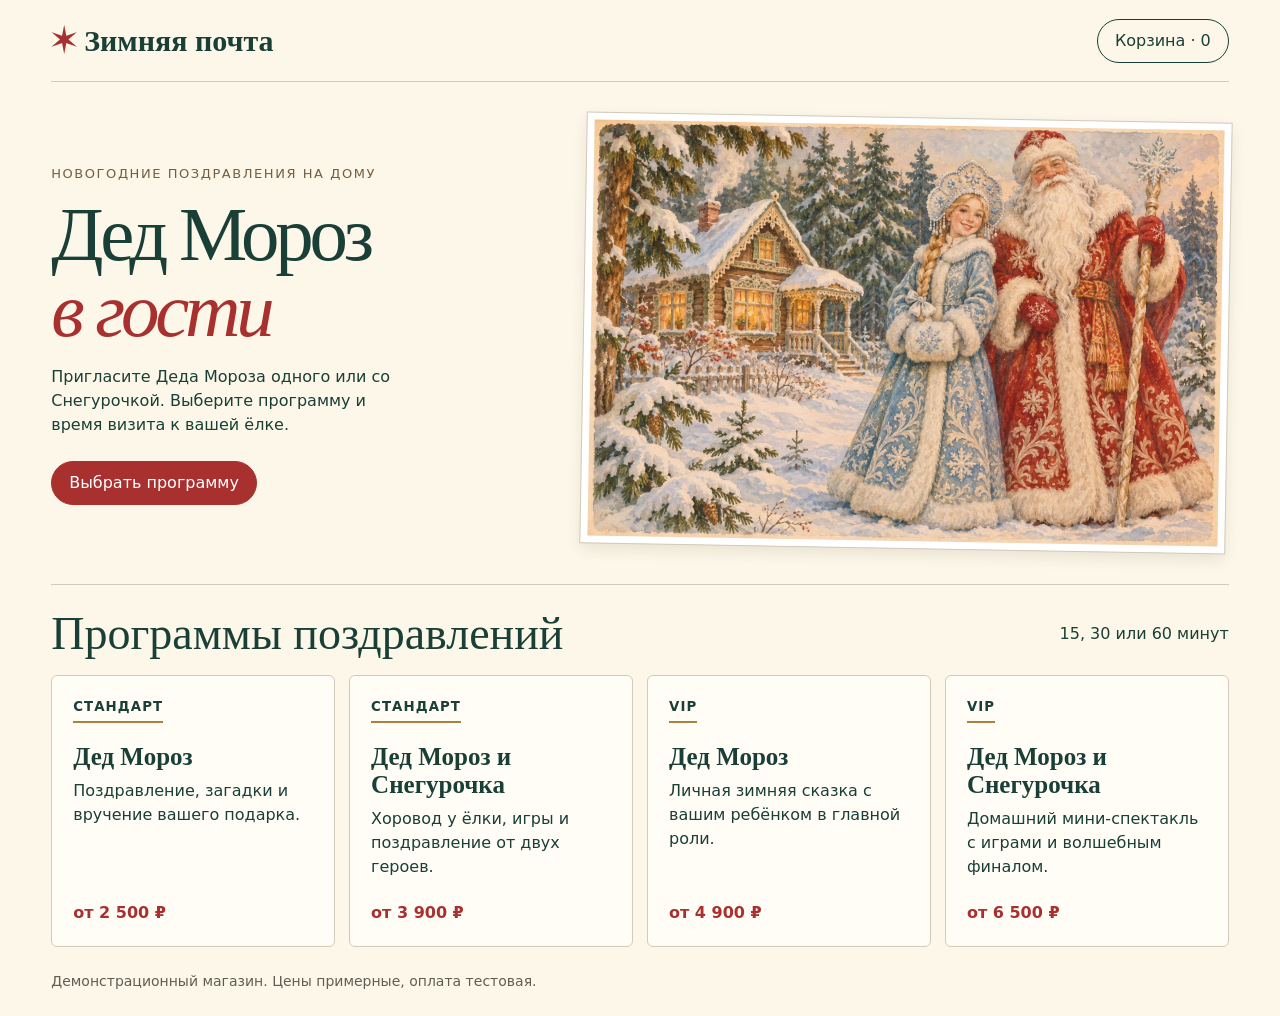
==== index.html @ 12990eb6 "Add interactive winter visit booking demo" ====
<!doctype html>
<html lang="ru"><head><meta charset="utf-8"><meta name="viewport" content="width=device-width,initial-scale=1"><title>Зимняя почта · Поздравления на дому</title>
<style>
:root{--ink:#193f36;--red:#a83130;--paper:#fcf7e9;--line:#d3cabb}*{box-sizing:border-box}body{margin:0;background:var(--paper);color:var(--ink);font:16px/1.5 system-ui,sans-serif}header,main,footer{width:min(1180px,92%);margin:auto}header,.section-head,.between{display:flex;align-items:center;justify-content:space-between;gap:12px}header{padding:18px 0;border-bottom:1px solid var(--line)}.brand,h1,h2,h3{font-family:Georgia,serif}.brand{font-size:clamp(21px,3vw,30px);font-weight:bold}.brand b{color:var(--red);margin-right:8px}button,.cta{font:inherit;cursor:pointer;border:1px solid var(--ink);border-radius:24px;padding:9px 17px;background:transparent;color:var(--ink)}button:hover,.cta:hover{background:#e4e8d8}button:focus-visible,a:focus-visible,select:focus-visible,input:focus-visible{outline:3px solid #b46221;outline-offset:3px}.hero{display:grid;grid-template-columns:0.86fr 1.14fr;align-items:center;gap:4%;padding:36px 0}.hero img{display:block;width:100%;aspect-ratio:1.5;object-fit:cover;border:7px solid white;outline:1px solid var(--line);transform:rotate(1deg);box-shadow:0 6px 15px #4b36191c}.hero p{max-width:34ch;margin:15px 0 24px}.eyebrow{letter-spacing:.12em;text-transform:uppercase;font-size:13px;color:#735e43}h1{font-size:clamp(44px,6vw,86px);font-weight:normal;line-height:1;letter-spacing:-.055em;margin:12px 0}h1 em{color:var(--red)}.cta{display:inline-block;text-decoration:none}.primary,.cta{background:var(--red);color:white;border-color:var(--red)}.primary:hover,.cta:hover{background:#852526}.section-head{border-top:1px solid var(--line);padding:24px 0 16px}h2{font-size:clamp(30px,4vw,46px);line-height:1.1;margin:0;font-weight:normal}.cards{display:grid;grid-template-columns:repeat(4,1fr);gap:14px}.card{display:flex;flex-direction:column;text-align:left;border:1px solid var(--line);padding:21px;border-radius:6px;background:#fffdf6;color:var(--ink)}.card:hover{background:#f1eddc}.card small{align-self:flex-start;border-bottom:2px solid #ab813e;padding-bottom:4px;font-weight:700;letter-spacing:.08em;text-transform:uppercase}.card h3{font-size:25px;line-height:1.12;margin:20px 0 8px}.card p{margin:0 0 22px}.card strong{margin-top:auto;color:var(--red)}footer{padding:24px 0;color:#605d54;font-size:14px}dialog{background:var(--paper);color:var(--ink);border:0;border-radius:12px;box-shadow:0 16px 75px #193f3640;width:min(510px,94vw);max-height:90vh;padding:24px}dialog::backdrop{background:#102e29ab}dialog h2{font-size:30px}dialog h3{font-size:24px;margin:14px 0}.fields{display:grid;grid-template-columns:1fr 1fr;gap:12px}label{display:grid;gap:5px;margin:14px 0}input,select{min-width:0;width:100%;font:inherit;border:1px solid #aaa797;padding:10px;background:white;color:var(--ink);border-radius:5px}.full{width:100%;margin-top:12px}.item{border-bottom:1px solid var(--line);padding:12px 0}.item p{margin:3px 0 10px}.muted{color:#625f54}.stamp{font-size:22px}.total{font-size:20px;font-weight:bold}.close{padding:6px 12px}.item button{padding:4px 12px}button[hidden]{display:none}@media(max-width:900px){.cards{grid-template-columns:repeat(2,1fr)}}@media(max-width:650px){.hero{grid-template-columns:1fr;gap:22px;padding:25px 0}.hero img{max-height:280px}.cards{grid-template-columns:1fr}.card{padding:17px}.card h3{margin:10px 0 4px}.card p{margin-bottom:8px}.section-head{display:block}.fields{grid-template-columns:1fr 1fr}dialog{padding:18px}}
</style></head><body>
<header><div class="brand"><b aria-hidden="true">✶</b>Зимняя почта</div><button id="basketButton">Корзина · <span id="count">0</span></button></header>
<main><section class="hero"><div><span class="eyebrow">Новогодние поздравления на дому</span><h1>Дед Мороз<br><em>в гости</em></h1><p>Пригласите Деда Мороза одного или со Снегурочкой. Выберите программу и время визита к вашей ёлке.</p><a class="cta" href="#catalog">Выбрать программу</a></div><img src="[data-uri]" alt="Дед Мороз и Снегурочка у заснеженного дома"></section>
<section id="catalog"><div class="section-head"><h2>Программы поздравлений</h2><span>15, 30 или 60 минут</span></div><div class="cards" id="cards"></div></section></main>
<footer>Демонстрационный магазин. Цены примерные, оплата тестовая.</footer>
<dialog id="panel" aria-labelledby="heading"><div class="between"><h2 id="heading"></h2><button class="close" id="close" aria-label="Закрыть окно">Закрыть</button></div><div id="content"></div></dialog>
<script>
const programs=[
 {name:'Дед Мороз',tier:'Стандарт',rate:2500,description:'Поздравление, загадки и вручение вашего подарка.'},
 {name:'Дед Мороз и Снегурочка',tier:'Стандарт',rate:3900,description:'Хоровод у ёлки, игры и поздравление от двух героев.'},
 {name:'Дед Мороз',tier:'VIP',rate:4900,description:'Личная зимняя сказка с вашим ребёнком в главной роли.'},
 {name:'Дед Мороз и Снегурочка',tier:'VIP',rate:6500,description:'Домашний мини-спектакль с играми и волшебным финалом.'}
];
const el=id=>document.getElementById(id);
const money=n=>new Intl.NumberFormat('ru-RU').format(n)+' ₽';
const dateText=d=>new Date(d+'T12:00').toLocaleDateString('ru-RU',{day:'numeric',month:'long',year:'numeric'});
const today=new Date();
const season=today.getFullYear();
const localDate=d=>[d.getFullYear(),String(d.getMonth()+1).padStart(2,'0'),String(d.getDate()).padStart(2,'0')].join('-');
const first=[localDate(today),season+'-12-01'].sort()[1],last=season+'-12-31';
const panel=el('panel'),content=el('content');
let basket=[];
function price(id,date,minutes){
 const day=Number(date.slice(-2));
 const multiplier=day===31?2:day>=28?1.5:day>=25?1.2:1;
 return Math.round(programs[id].rate*multiplier*({15:1,30:1.6,60:2.5}[minutes]));
}
function show(title,html){el('heading').textContent=title;content.innerHTML=html;if(!panel.open)panel.showModal()}
function displayCount(){el('count').textContent=basket.length}
function selectProgram(id){
 const p=programs[id];
 show(p.name,'<form id="booking"><p>'+p.tier+' · '+p.description+'</p><div class="fields"><label>Дата визита<input type="date" id="date" required></label><label>Начало<select id="time"></select></label></div><label>Длительность<select id="minutes"><option value="15">15 минут</option><option value="30">30 минут</option><option value="60">60 минут</option></select></label><p class="muted">С 25 декабря действует праздничный тариф. 28 и 31 декабря цена повышается.</p><div class="between"><span>Стоимость визита</span><output class="total" id="quote" aria-live="polite"></output></div><button class="primary full">Добавить в корзину</button></form>');
 const date=el('date'),time=el('time'),minutes=el('minutes');
 date.min=first;date.max=last;date.value=[first,season+'-12-25'].sort()[1];
 for(let h=9;h<=21;h++){const t=String(h).padStart(2,'0')+':00';time.add(new Option(t,t,h===15,h===15))}
 function update(){el('quote').textContent=date.validity.valid?money(price(id,date.value,+minutes.value)):'Выберите дату'}
 date.oninput=minutes.onchange=update;update();
 el('booking').onsubmit=e=>{e.preventDefault();basket.push({id,date:date.value,time:time.value,minutes:+minutes.value});displayCount();openBasket()};
}
function openBasket(){
 show('Корзина','<div id="items"></div>');
 if(!basket.length){content.innerHTML='<p>Корзина пока пуста.</p><button id="back">Выбрать программу</button>';el('back').onclick=()=>{panel.close();el('catalog').scrollIntoView()};return}
 let total=0;
 basket.forEach((item,index)=>{
  const p=programs[item.id],sum=price(item.id,item.date,item.minutes);total+=sum;
  const row=document.createElement('div');row.className='item';
  row.innerHTML='<strong>'+p.name+' · '+p.tier+'</strong><p>'+dateText(item.date)+', '+item.time+' · '+item.minutes+' мин</p><div class="between"><b>'+money(sum)+'</b><button type="button">Удалить</button></div>';
  row.querySelector('button').onclick=()=>{basket.splice(index,1);displayCount();openBasket()};el('items').append(row)
 });
 content.insertAdjacentHTML('beforeend','<p class="total">Итого '+money(total)+'</p><button class="primary full" id="checkout">Перейти к тестовой оплате</button>');
 el('checkout').onclick=()=>{show('Тестовая оплата','<p>К оплате <strong>'+money(total)+'</strong>. В демо деньги не списываются, время визита не бронируется.</p><button class="primary full" id="pay">Оплатить в демо</button><button class="full" id="return">Вернуться в корзину</button>');el('return').onclick=openBasket;el('pay').onclick=()=>{basket=[];displayCount();show('Тестовая оплата прошла','<p>Заказ оформлен в демо. Сумма тестового платежа — '+money(total)+'.</p><button class="primary full" id="done">К программам</button>');el('done').onclick=()=>panel.close()}}
}
programs.forEach((p,i)=>{const card=document.createElement('button');card.className='card';card.innerHTML='<small>'+p.tier+'</small><h3>'+p.name+'</h3><p>'+p.description+'</p><strong>от '+money(p.rate)+'</strong>';card.onclick=()=>selectProgram(i);el('cards').append(card)});
el('close').onclick=()=>panel.close();el('basketButton').onclick=openBasket;
</script></body></html>
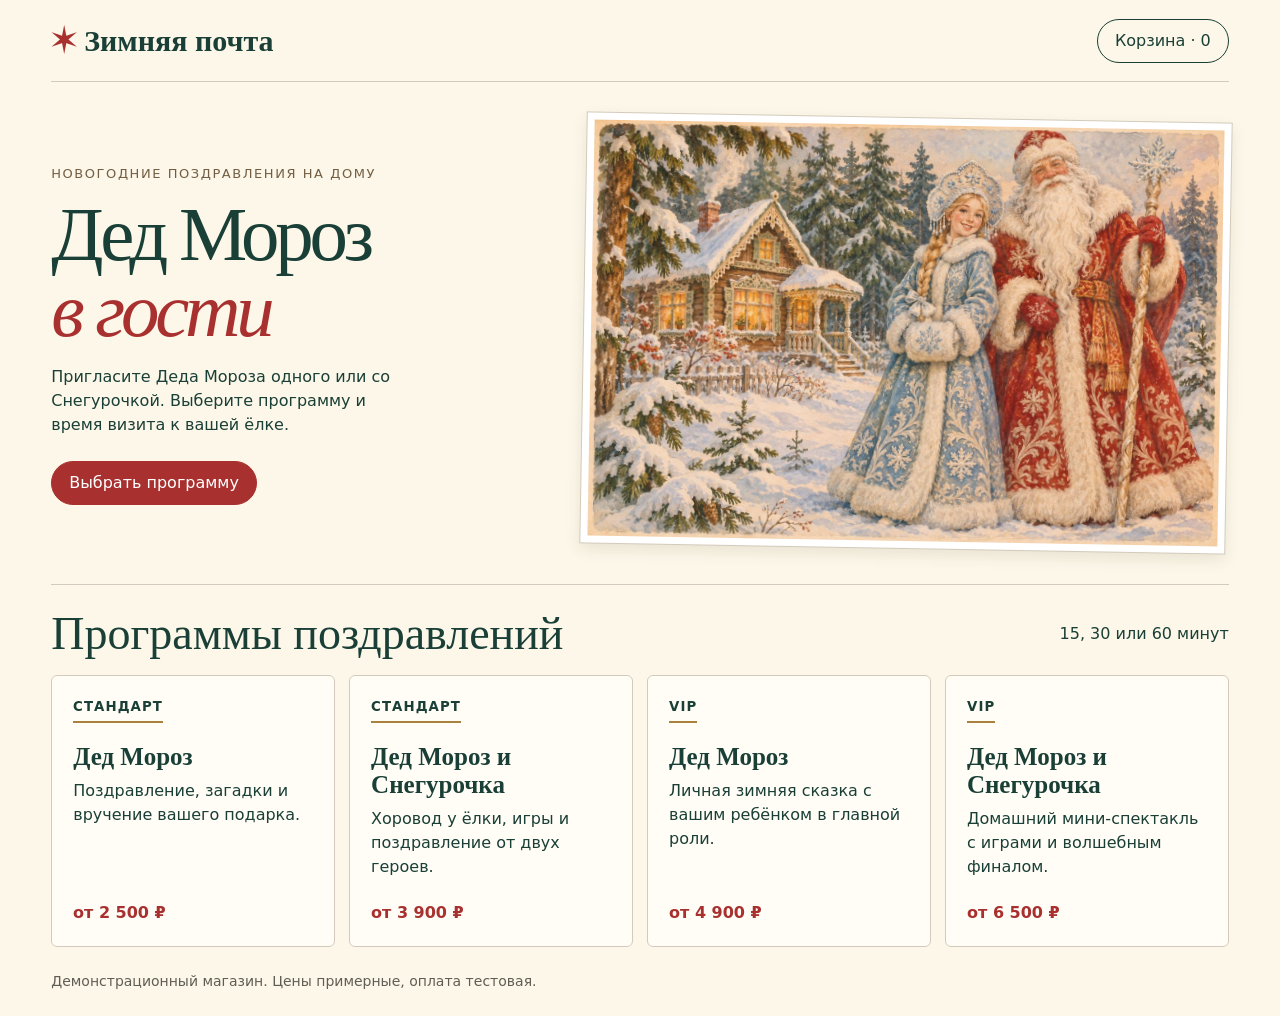
==== commit 2fb1f8ab: "Animate the winter postcard, program cards and booking transitions" ====
--- a/index.html
+++ b/index.html
@@ -2,6 +2,36 @@
 <html lang="ru"><head><meta charset="utf-8"><meta name="viewport" content="width=device-width,initial-scale=1"><title>Зимняя почта · Поздравления на дому</title>
 <style>
 :root{--ink:#193f36;--red:#a83130;--paper:#fcf7e9;--line:#d3cabb}*{box-sizing:border-box}body{margin:0;background:var(--paper);color:var(--ink);font:16px/1.5 system-ui,sans-serif}header,main,footer{width:min(1180px,92%);margin:auto}header,.section-head,.between{display:flex;align-items:center;justify-content:space-between;gap:12px}header{padding:18px 0;border-bottom:1px solid var(--line)}.brand,h1,h2,h3{font-family:Georgia,serif}.brand{font-size:clamp(21px,3vw,30px);font-weight:bold}.brand b{color:var(--red);margin-right:8px}button,.cta{font:inherit;cursor:pointer;border:1px solid var(--ink);border-radius:24px;padding:9px 17px;background:transparent;color:var(--ink)}button:hover,.cta:hover{background:#e4e8d8}button:focus-visible,a:focus-visible,select:focus-visible,input:focus-visible{outline:3px solid #b46221;outline-offset:3px}.hero{display:grid;grid-template-columns:0.86fr 1.14fr;align-items:center;gap:4%;padding:36px 0}.hero img{display:block;width:100%;aspect-ratio:1.5;object-fit:cover;border:7px solid white;outline:1px solid var(--line);transform:rotate(1deg);box-shadow:0 6px 15px #4b36191c}.hero p{max-width:34ch;margin:15px 0 24px}.eyebrow{letter-spacing:.12em;text-transform:uppercase;font-size:13px;color:#735e43}h1{font-size:clamp(44px,6vw,86px);font-weight:normal;line-height:1;letter-spacing:-.055em;margin:12px 0}h1 em{color:var(--red)}.cta{display:inline-block;text-decoration:none}.primary,.cta{background:var(--red);color:white;border-color:var(--red)}.primary:hover,.cta:hover{background:#852526}.section-head{border-top:1px solid var(--line);padding:24px 0 16px}h2{font-size:clamp(30px,4vw,46px);line-height:1.1;margin:0;font-weight:normal}.cards{display:grid;grid-template-columns:repeat(4,1fr);gap:14px}.card{display:flex;flex-direction:column;text-align:left;border:1px solid var(--line);padding:21px;border-radius:6px;background:#fffdf6;color:var(--ink)}.card:hover{background:#f1eddc}.card small{align-self:flex-start;border-bottom:2px solid #ab813e;padding-bottom:4px;font-weight:700;letter-spacing:.08em;text-transform:uppercase}.card h3{font-size:25px;line-height:1.12;margin:20px 0 8px}.card p{margin:0 0 22px}.card strong{margin-top:auto;color:var(--red)}footer{padding:24px 0;color:#605d54;font-size:14px}dialog{background:var(--paper);color:var(--ink);border:0;border-radius:12px;box-shadow:0 16px 75px #193f3640;width:min(510px,94vw);max-height:90vh;padding:24px}dialog::backdrop{background:#102e29ab}dialog h2{font-size:30px}dialog h3{font-size:24px;margin:14px 0}.fields{display:grid;grid-template-columns:1fr 1fr;gap:12px}label{display:grid;gap:5px;margin:14px 0}input,select{min-width:0;width:100%;font:inherit;border:1px solid #aaa797;padding:10px;background:white;color:var(--ink);border-radius:5px}.full{width:100%;margin-top:12px}.item{border-bottom:1px solid var(--line);padding:12px 0}.item p{margin:3px 0 10px}.muted{color:#625f54}.stamp{font-size:22px}.total{font-size:20px;font-weight:bold}.close{padding:6px 12px}.item button{padding:4px 12px}button[hidden]{display:none}@media(max-width:900px){.cards{grid-template-columns:repeat(2,1fr)}}@media(max-width:650px){.hero{grid-template-columns:1fr;gap:22px;padding:25px 0}.hero img{max-height:280px}.cards{grid-template-columns:1fr}.card{padding:17px}.card h3{margin:10px 0 4px}.card p{margin-bottom:8px}.section-head{display:block}.fields{grid-template-columns:1fr 1fr}dialog{padding:18px}}
+@media (prefers-reduced-motion: no-preference) {
+  html { scroll-behavior: smooth }
+  .hero img {
+    transform: perspective(950px) rotateX(var(--pitch, 0deg)) rotateY(var(--yaw, 0deg)) rotateZ(1deg);
+    transition: transform 240ms ease-out, box-shadow 240ms ease-out;
+    animation: postcard-arrival 820ms cubic-bezier(.2,.8,.2,1) backwards;
+  }
+  @keyframes postcard-arrival {
+    from { opacity: 0; transform: perspective(950px) translateY(16px) rotateY(-15deg) rotateZ(-2deg) }
+  }
+  .card {
+    transform-style: preserve-3d;
+    transition: transform 240ms ease-out, box-shadow 240ms, background-color 180ms;
+  }
+  .card h3, .card strong { transform: translateZ(9px) }
+  @media (hover: hover) and (pointer: fine) {
+    .hero img:hover { box-shadow: 0 16px 28px #4b36192b }
+    .card:hover {
+      transform: perspective(720px) translateY(-4px) rotateX(var(--pitch, 0deg)) rotateY(var(--yaw, 0deg));
+      box-shadow: 0 10px 18px #4b36191c;
+    }
+  }
+  .card:active { transform: perspective(720px) rotateX(-3deg) scale(.985) }
+  dialog[open] { animation: unfold 260ms ease-out }
+  dialog[open]::backdrop { animation: dim 220ms ease-out }
+  @keyframes unfold {
+    from { opacity: 0; transform: perspective(800px) translateY(10px) rotateX(-7deg) }
+  }
+  @keyframes dim { from { opacity: 0 } }
+}
 </style></head><body>
 <header><div class="brand"><b aria-hidden="true">✶</b>Зимняя почта</div><button id="basketButton">Корзина · <span id="count">0</span></button></header>
 <main><section class="hero"><div><span class="eyebrow">Новогодние поздравления на дому</span><h1>Дед Мороз<br><em>в гости</em></h1><p>Пригласите Деда Мороза одного или со Снегурочкой. Выберите программу и время визита к вашей ёлке.</p><a class="cta" href="#catalog">Выбрать программу</a></div><img src="[data-uri]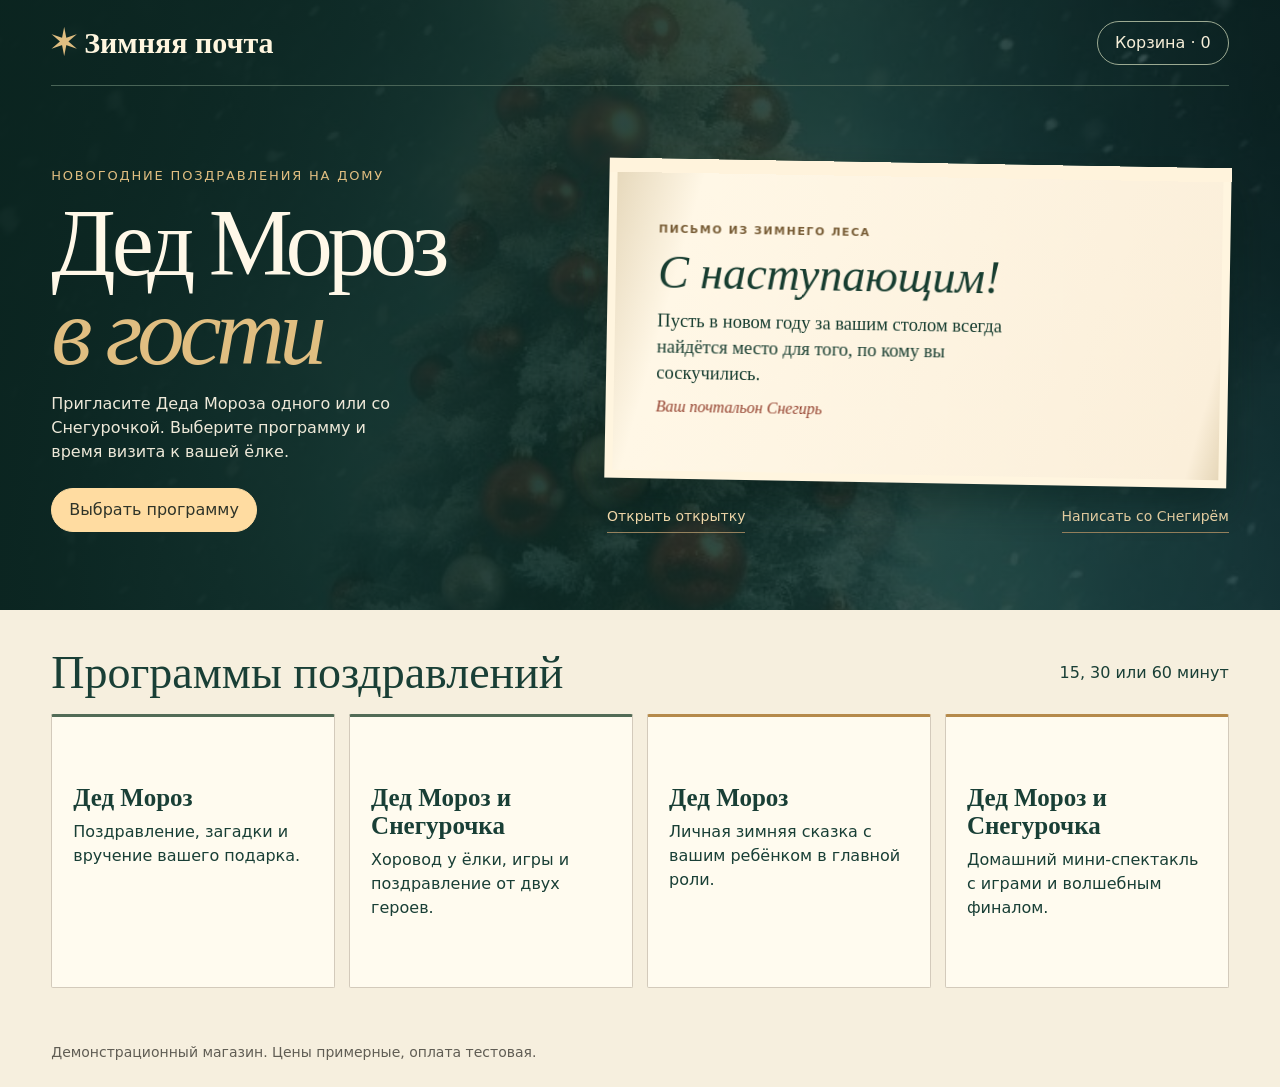
==== commit 9f9bfe23: "Open the winter postcard and compose personal greetings with Snegir" ====
--- a/index.html
+++ b/index.html
@@ -32,9 +32,15 @@
   }
   @keyframes dim { from { opacity: 0 } }
 }
-</style></head><body>
+</style><link rel="stylesheet" href="post.css"></head><body>
 <header><div class="brand"><b aria-hidden="true">✶</b>Зимняя почта</div><button id="basketButton">Корзина · <span id="count">0</span></button></header>
-<main><section class="hero"><div><span class="eyebrow">Новогодние поздравления на дому</span><h1>Дед Мороз<br><em>в гости</em></h1><p>Пригласите Деда Мороза одного или со Снегурочкой. Выберите программу и время визита к вашей ёлке.</p><a class="cta" href="#catalog">Выбрать программу</a></div><img src="[data-uri]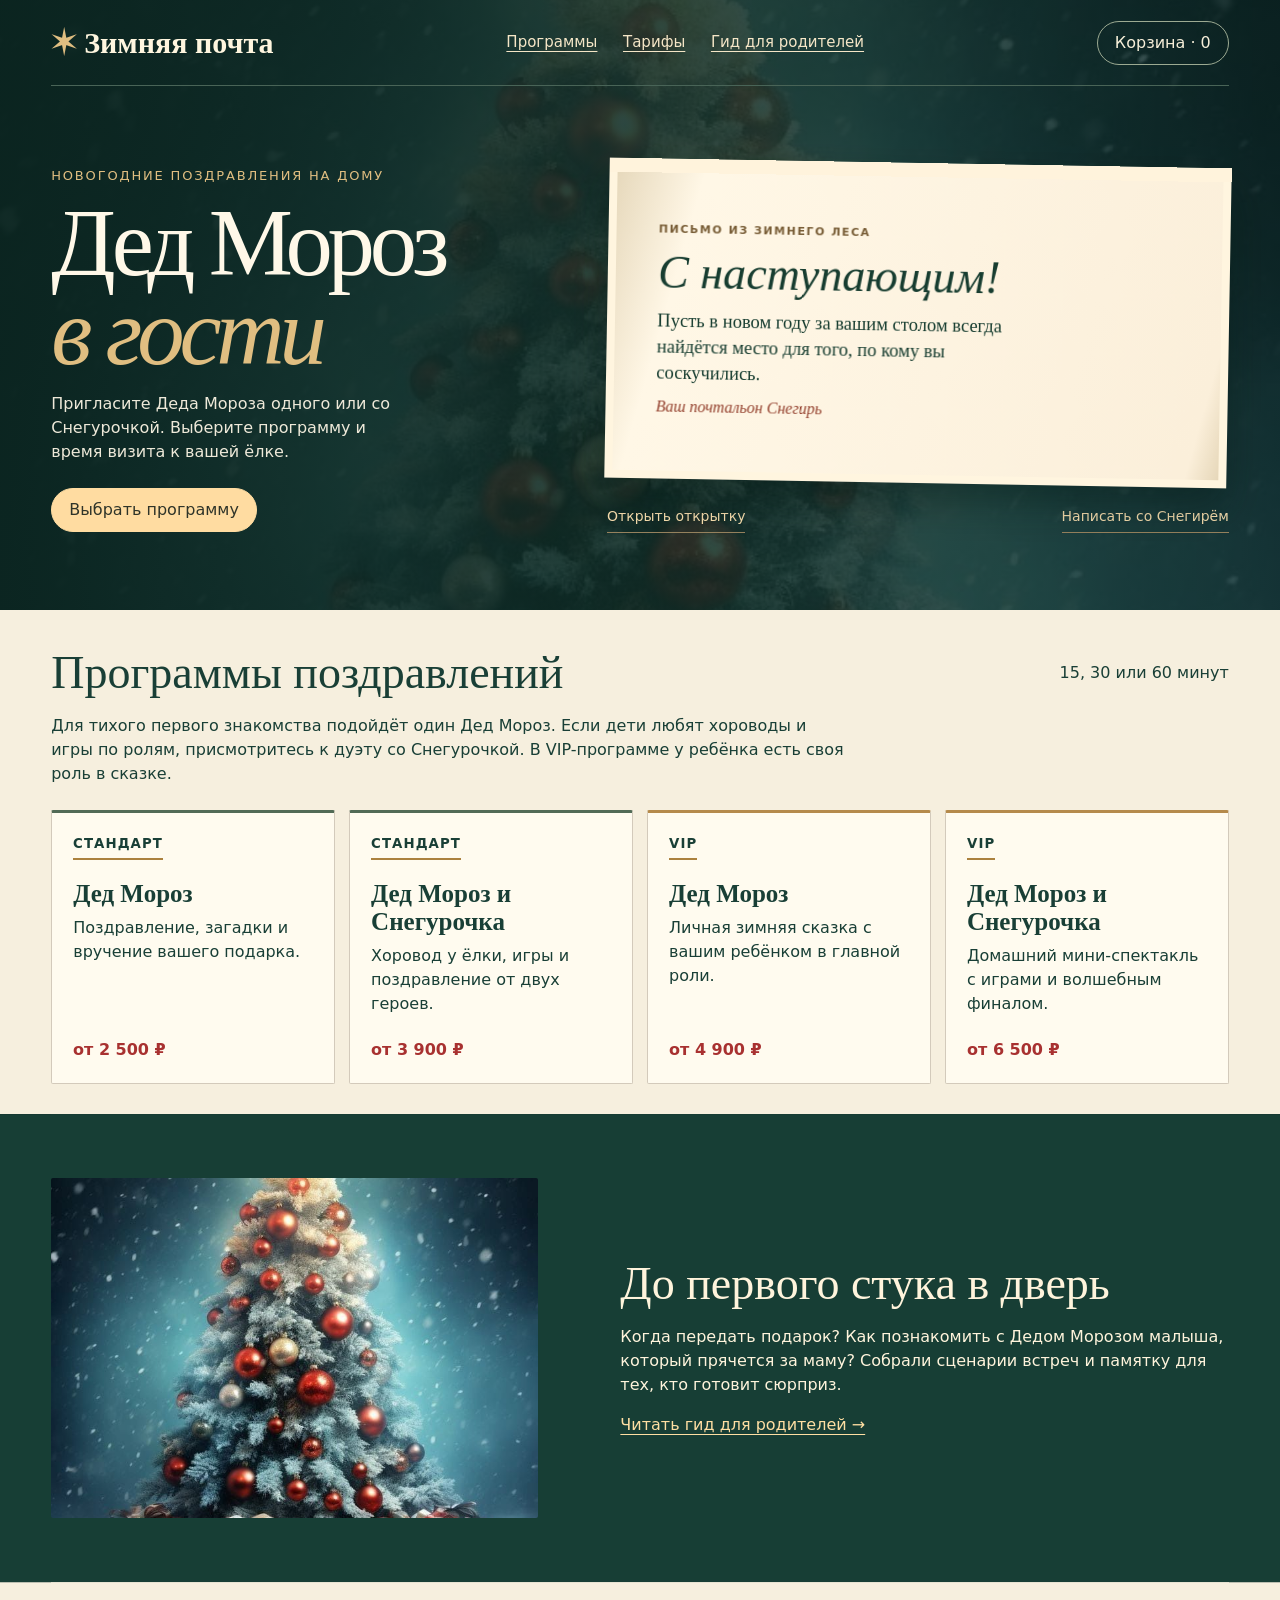
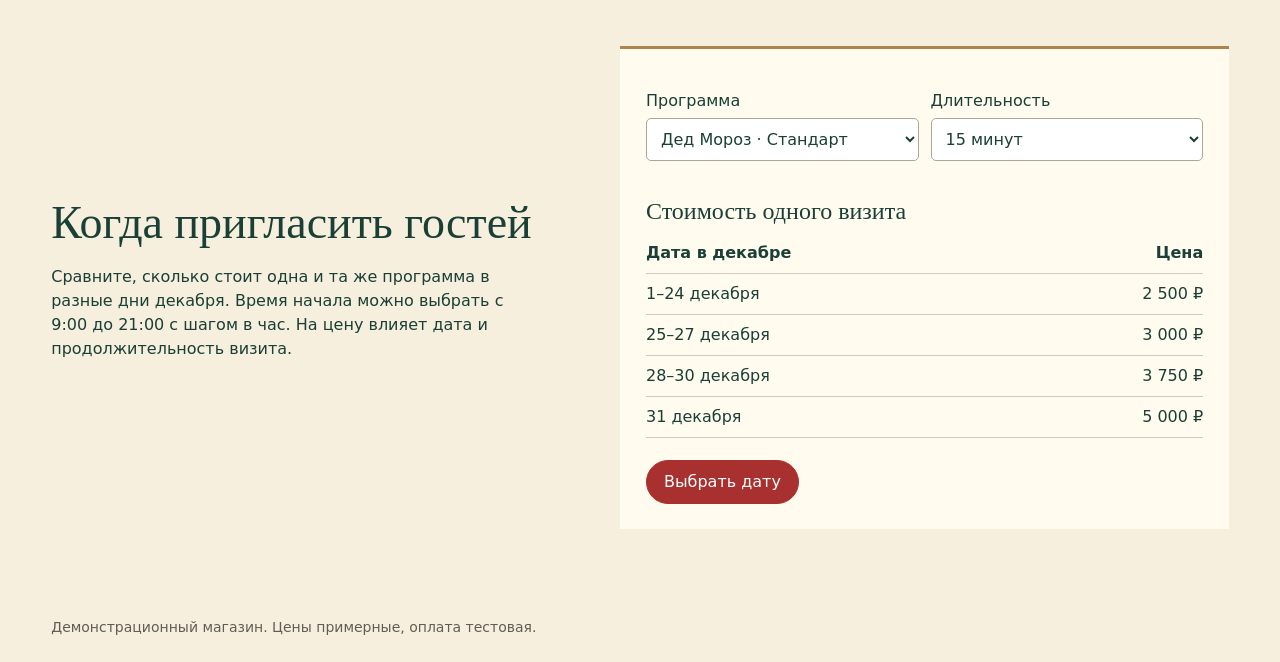
==== commit d8c9719c: "Expand winter visits with a parent guide and seasonal price comparison" ====
--- a/index.html
+++ b/index.html
@@ -33,7 +33,7 @@
   @keyframes dim { from { opacity: 0 } }
 }
 </style><link rel="stylesheet" href="post.css"></head><body>
-<header><div class="brand"><b aria-hidden="true">✶</b>Зимняя почта</div><button id="basketButton">Корзина · <span id="count">0</span></button></header>
+<header><div class="brand"><b aria-hidden="true">✶</b>Зимняя почта</div><nav class="site-nav" aria-label="По сайту"><a href="#catalog">Программы</a><a href="#rates">Тарифы</a><a href="guide.html">Гид для родителей</a></nav><button id="basketButton">Корзина · <span id="count">0</span></button></header>
 <main><section class="hero"><div><span class="eyebrow">Новогодние поздравления на дому</span><h1>Дед Мороз<br><em>в гости</em></h1><p>Пригласите Деда Мороза одного или со Снегурочкой. Выберите программу и время визита к вашей ёлке.</p><a class="cta" href="#catalog">Выбрать программу</a></div><div class="folio">
   <button class="postcard" id="postcard" aria-expanded="false" aria-controls="letter" aria-label="Открыть открытку">
     <span class="inside" id="letter" aria-hidden="true"><span class="letterhead">Письмо из зимнего леса</span><strong>С наступающим!</strong><span id="message">Пусть в новом году за вашим столом всегда найдётся место для того, по кому вы соскучились.</span><i>Ваш почтальон Снегирь</i></span>
@@ -41,7 +41,9 @@
   </button>
   <div class="folio-tools"><button id="turn" aria-controls="letter" aria-expanded="false">Открыть открытку</button><button id="compose">Написать со Снегирём</button></div>
 </div></section>
-<section id="catalog"><div class="section-head"><h2>Программы поздравлений</h2><span>15, 30 или 60 минут</span></div><div class="cards" id="cards"></div></section></main>
+<section id="catalog"><div class="section-head"><h2>Программы поздравлений</h2><span>15, 30 или 60 минут</span></div><p class="catalog-intro">Для тихого первого знакомства подойдёт один Дед Мороз. Если дети любят хороводы и игры по ролям, присмотритесь к дуэту со Снегурочкой. В VIP-программе у ребёнка есть своя роль в сказке.</p><div class="cards" id="cards"></div></section>
+<section class="guide-feature"><img src="assets/winter-forest.jpg" loading="lazy" alt="Заснеженная ёлка с золотой звездой и подарками"><div><h2>До первого стука в дверь</h2><p>Когда передать подарок? Как познакомить с Дедом Морозом малыша, который прячется за маму? Собрали сценарии встреч и памятку для тех, кто готовит сюрприз.</p><a href="guide.html">Читать гид для родителей →</a></div></section>
+<section id="rates" class="rate-section"><div><h2>Когда пригласить гостей</h2><p>Сравните, сколько стоит одна и та же программа в разные дни декабря. Время начала можно выбрать с 9:00 до 21:00 с шагом в час. На цену влияет дата и продолжительность визита.</p></div><div class="rate-sheet"><div class="fields"><label>Программа<select id="rateProgram"></select></label><label>Длительность<select id="rateMinutes"><option value="15">15 минут</option><option value="30">30 минут</option><option value="60">60 минут</option></select></label></div><table><caption>Стоимость одного визита</caption><thead><tr><th scope="col">Дата в декабре</th><th scope="col">Цена</th></tr></thead><tbody id="rateRows"></tbody></table><button class="primary" id="pickRate">Выбрать дату</button></div></section></main>
 <footer>Демонстрационный магазин. Цены примерные, оплата тестовая.</footer>
 <dialog id="panel" aria-labelledby="heading"><div class="between"><h2 id="heading"></h2><button class="close" id="close" aria-label="Закрыть окно">Закрыть</button></div><div id="content"></div></dialog>
 <script>
@@ -80,10 +82,11 @@
   }
 }
 function displayCount(){el('count').textContent=basket.length}
-function selectProgram(id){
+function selectProgram(id, duration=15){
  const p=programs[id];
  show(p.name,'<form id="booking"><p>'+p.tier+' · '+p.description+'</p><div class="fields"><label>Дата визита<input type="date" id="date" required></label><label>Начало<select id="time"></select></label></div><label>Длительность<select id="minutes"><option value="15">15 минут</option><option value="30">30 минут</option><option value="60">60 минут</option></select></label><p class="muted">С 25 декабря действует праздничный тариф. 28 и 31 декабря цена повышается.</p><div class="between"><span>Стоимость визита</span><output class="total" id="quote" aria-live="polite"></output></div><button class="primary full">Добавить в корзину</button></form>');
  const date=el('date'),time=el('time'),minutes=el('minutes');
+ minutes.value=String(duration);
  date.min=first;date.max=last;date.value=[first,season+'-12-25'].sort()[1];
  for(let h=9;h<=21;h++){const t=String(h).padStart(2,'0')+':00';time.add(new Option(t,t,h===15,h===15))}
  function update(){el('quote').textContent=date.validity.valid?money(price(id,date.value,+minutes.value)):'Выберите дату'}
@@ -105,6 +108,22 @@
 }
 programs.forEach((p,i)=>{const card=document.createElement('button');card.className='card';card.innerHTML='<small>'+p.tier+'</small><h3>'+p.name+'</h3><p>'+p.description+'</p><strong>от '+money(p.rate)+'</strong>';card.onclick=()=>selectProgram(i);el('cards').append(card)});
 el('close').onclick=()=>panel.close();el('basketButton').onclick=openBasket;
+programs.forEach((program, index) => {
+  el('rateProgram').add(new Option(program.name + ' · ' + program.tier, index));
+});
+function renderRates() {
+  const rows = [['1–24 декабря', 1], ['25–27 декабря', 25], ['28–30 декабря', 28], ['31 декабря', 31]];
+  el('rateRows').replaceChildren();
+  for (const [label, day] of rows) {
+    const row = el('rateRows').insertRow();
+    row.insertCell().textContent = label;
+    const date = season + '-12-' + String(day).padStart(2, '0');
+    row.insertCell().textContent = money(price(+el('rateProgram').value, date, +el('rateMinutes').value));
+  }
+}
+el('rateProgram').onchange = el('rateMinutes').onchange = renderRates;
+el('pickRate').onclick = () => selectProgram(+el('rateProgram').value, +el('rateMinutes').value);
+renderRates();
 const finePointer = matchMedia('(hover: hover) and (pointer: fine)');
 for (const surface of document.querySelectorAll('.folio, .card')) {
   surface.addEventListener('pointermove', event => {
--- a/post.css
+++ b/post.css
@@ -9,6 +9,27 @@
   background: linear-gradient(90deg,#0b2520f5,#102d27dc 55%,#0b2420bc), url("assets/winter-forest.jpg") center 45% / cover;
 }
 .brand b { color: var(--gold) }
+.site-nav { display:flex; gap:clamp(12px,2vw,32px); flex-wrap:wrap }
+.site-nav a,.guide-feature a { color:inherit; text-underline-offset:4px }
+.site-nav a { color:#f5e6c7; font-size:15px }
+.catalog-intro { max-width:78ch; margin:0 0 24px }
+.guide-feature,.rate-section { position:relative; isolation:isolate; display:grid; grid-template-columns:.8fr 1fr; gap:7%; align-items:center; padding:clamp(36px,5vw,72px) 0 }
+.guide-feature { color:#fff4dc; background:#173e35; box-shadow:0 0 0 100vmax #173e35; clip-path:inset(0 -100vmax) }
+.guide-feature img { width:100%; max-height:340px; object-fit:cover; object-position:center 49%; border-radius:2px }
+.guide-feature a { color:#ffdfa3 }
+.rate-section { background:#f6efde; box-shadow:0 0 0 100vmax #f6efde; clip-path:inset(0 -100vmax) }
+.rate-sheet { background:#fffbef; padding:clamp(16px,2vw,32px); border-top:3px solid #ac8450 }
+.rate-sheet table { width:100%; border-collapse:collapse; margin:15px 0 22px }
+.rate-sheet caption { text-align:left; font:24px Georgia,serif; padding:8px 0 }
+.rate-sheet th,.rate-sheet td { padding:8px 0; text-align:left; border-bottom:1px solid #d3cabb }
+.rate-sheet tr > :last-child { text-align:right }
+@media(max-width:800px) {
+ header { flex-wrap:wrap }
+ .site-nav { order:3; width:100% }
+ .guide-feature,.rate-section { grid-template-columns:1fr; gap:20px }
+ .guide-feature img { max-height:230px }
+ .rate-sheet .fields { grid-template-columns:1fr }
+}
 #basketButton { color: #f7efd9; border-color: #9caa92 }
 #basketButton:hover { background: #335248 }
 .hero { padding: clamp(40px,6vw,90px) 0; color: #fff8e8; grid-template-columns: .9fr 1.1fr }
